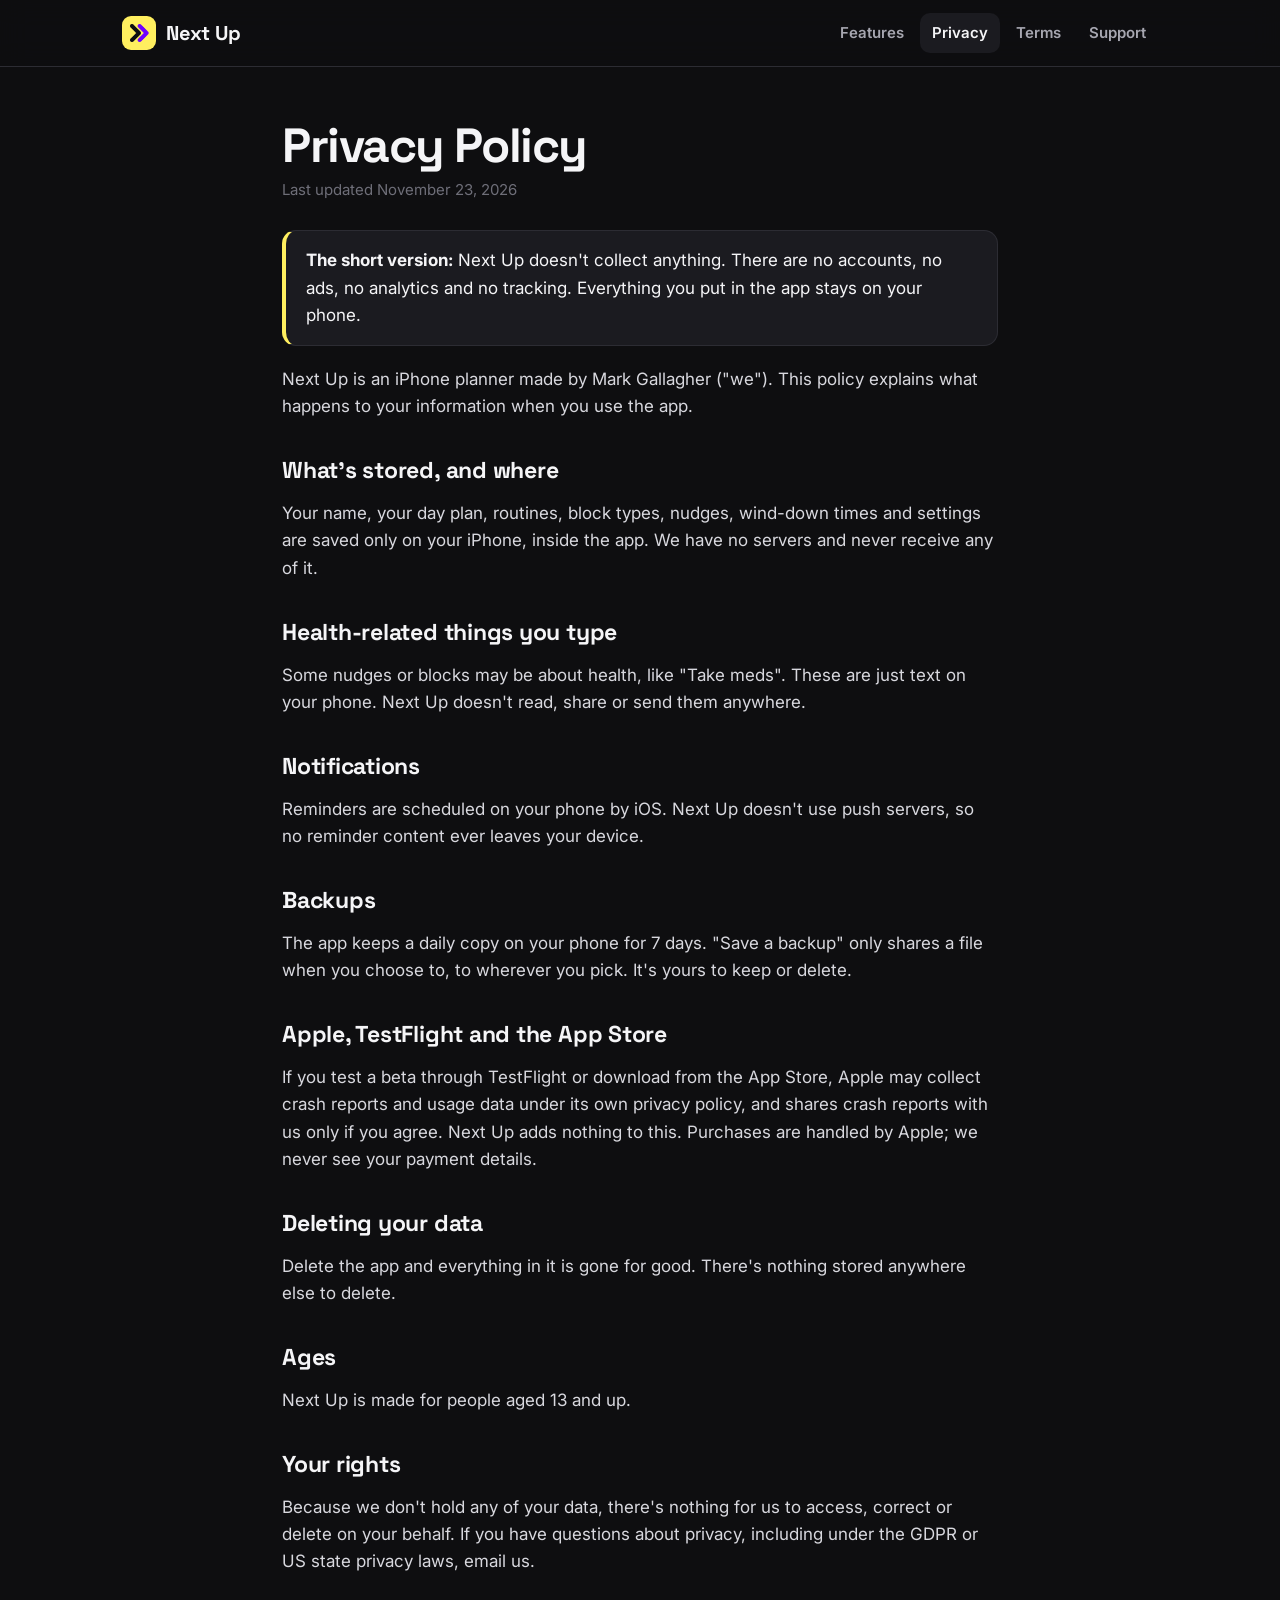
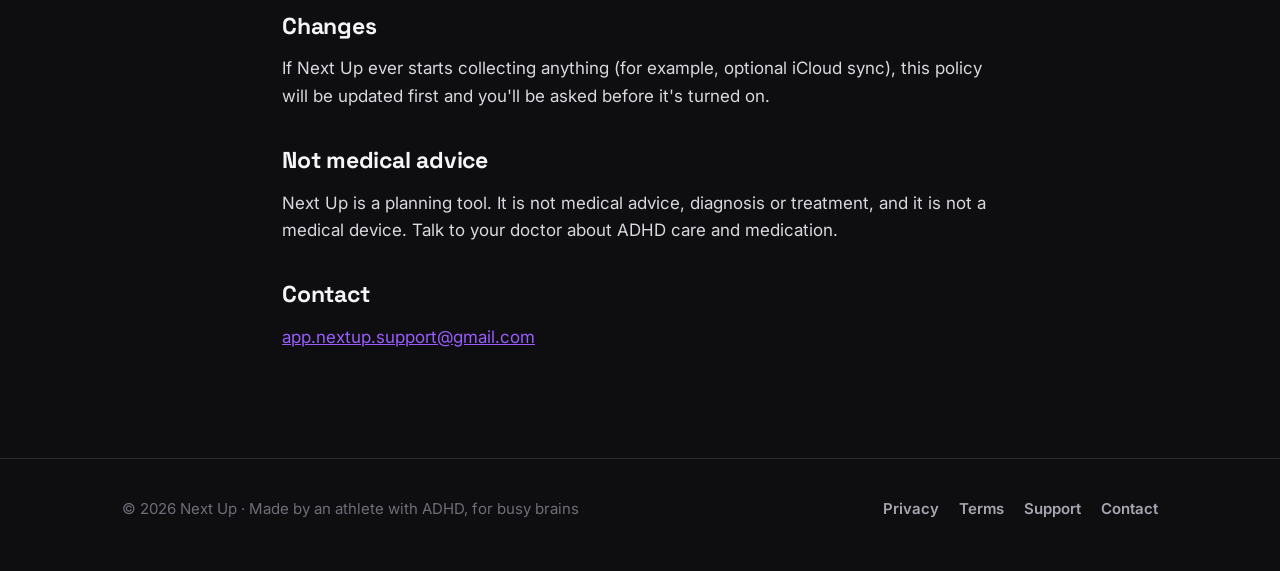
==== privacy.html @ 6c68bed4 "Next Up website: home, privacy, terms, support Co-Authored-By: Claude Opus 5.5 <noreply@anthropic.co" ====
<!doctype html>
<html lang="en"><head><meta charset="utf-8"><meta name="viewport" content="width=device-width,initial-scale=1">
<title>Privacy Policy · Next Up</title><meta name="description" content="How Next Up handles your information: it doesn't collect any.">
<meta name="theme-color" content="#0E0E10"><link rel="icon" href="assets/favicon.png"><link rel="apple-touch-icon" href="assets/icon.png">
<meta property="og:title" content="Privacy Policy · Next Up"><meta property="og:description" content="How Next Up handles your information: it doesn't collect any."><meta property="og:image" content="assets/icon.png">
<link rel="preconnect" href="https://fonts.googleapis.com"><link rel="preconnect" href="https://fonts.gstatic.com" crossorigin><link href="https://fonts.googleapis.com/css2?family=Inter:wght@400;500;600;700&family=Space+Grotesk:wght@500;600;700&display=swap" rel="stylesheet"><link rel="stylesheet" href="style.css"></head><body>
<header class="top"><div class="wrap bar"><a class="brand" href="index.html"><img src="assets/icon.png" alt="">Next Up</a>
<nav class="links"><a class="hide-s" href="index.html#features">Features</a><a href="privacy.html" aria-current="page">Privacy</a><a href="terms.html">Terms</a><a href="support.html">Support</a></nav></div></header>
<main class="doc">
<h1>Privacy Policy</h1><p class="meta">Last updated November 23, 2026</p>
<div class="callout"><strong>The short version:</strong> Next Up doesn't collect anything. There are no accounts, no ads, no analytics and no tracking. Everything you put in the app stays on your phone.</div>
<p>Next Up is an iPhone planner made by Mark Gallagher ("we"). This policy explains what happens to your information when you use the app.</p>
<h2>What's stored, and where</h2>
<p>Your name, your day plan, routines, block types, nudges, wind-down times and settings are saved only on your iPhone, inside the app. We have no servers and never receive any of it.</p>
<h2>Health-related things you type</h2>
<p>Some nudges or blocks may be about health, like "Take meds". These are just text on your phone. Next Up doesn't read, share or send them anywhere.</p>
<h2>Notifications</h2>
<p>Reminders are scheduled on your phone by iOS. Next Up doesn't use push servers, so no reminder content ever leaves your device.</p>
<h2>Backups</h2>
<p>The app keeps a daily copy on your phone for 7 days. "Save a backup" only shares a file when you choose to, to wherever you pick. It's yours to keep or delete.</p>
<h2>Apple, TestFlight and the App Store</h2>
<p>If you test a beta through TestFlight or download from the App Store, Apple may collect crash reports and usage data under its own privacy policy, and shares crash reports with us only if you agree. Next Up adds nothing to this. Purchases are handled by Apple; we never see your payment details.</p>
<h2>Deleting your data</h2>
<p>Delete the app and everything in it is gone for good. There's nothing stored anywhere else to delete.</p>
<h2>Ages</h2>
<p>Next Up is made for people aged 13 and up.</p>
<h2>Your rights</h2>
<p>Because we don't hold any of your data, there's nothing for us to access, correct or delete on your behalf. If you have questions about privacy, including under the GDPR or US state privacy laws, email us.</p>
<h2>Changes</h2>
<p>If Next Up ever starts collecting anything (for example, optional iCloud sync), this policy will be updated first and you'll be asked before it's turned on.</p>
<h2>Not medical advice</h2>
<p>Next Up is a planning tool. It is not medical advice, diagnosis or treatment, and it is not a medical device. Talk to your doctor about ADHD care and medication.</p>
<h2>Contact</h2>
<p><a href="mailto:app.nextup.support@gmail.com">app.nextup.support@gmail.com</a></p></main><footer><div class="wrap row"><div>© 2026 Next Up · Made by an athlete with ADHD, for busy brains</div>
<nav><a href="privacy.html">Privacy</a><a href="terms.html">Terms</a><a href="support.html">Support</a><a href="mailto:app.nextup.support@gmail.com">Contact</a></nav></div></footer></body></html>
---- style.css ----
:root{--bg:#0E0E10;--bg2:#151519;--card:#1B1B20;--card2:#222227;--line:#2C2C33;--ink:#F5F5F7;--mut:#A6A6B0;--faint:#6E6E78;--yel:#FFEF5F;--ind:#6F00FF;--ind2:#9A5CFF;--shadow:0 30px 80px rgba(0,0,0,.55)}
*{box-sizing:border-box}html{scroll-behavior:smooth}
body{margin:0;background:var(--bg);color:var(--ink);font:17px/1.6 Inter,-apple-system,BlinkMacSystemFont,"Segoe UI",Roboto,Helvetica,Arial,sans-serif;-webkit-font-smoothing:antialiased}
h1,h2,h3,.brand,.eyebrow,.kicker,.btn{font-family:"Space Grotesk",Inter,-apple-system,sans-serif}
a{color:var(--ind2)}img{max-width:100%;display:block}
.wrap{max-width:1080px;margin:0 auto;padding:0 22px}
header.top{position:sticky;top:0;z-index:20;background:rgba(14,14,16,.82);backdrop-filter:saturate(180%) blur(14px);-webkit-backdrop-filter:saturate(180%) blur(14px);border-bottom:1px solid var(--line)}
.bar{display:flex;align-items:center;justify-content:space-between;height:66px}
.brand{display:flex;align-items:center;gap:10px;font-weight:700;font-size:20px;color:var(--ink);text-decoration:none;letter-spacing:-.01em}
.brand img{width:34px;height:34px;border-radius:9px}
nav.links{display:flex;gap:4px;align-items:center}
nav.links a{color:var(--mut);text-decoration:none;font-weight:600;font-size:15px;padding:8px 12px;border-radius:10px}
nav.links a:hover,nav.links a[aria-current]{color:var(--ink);background:var(--card)}
.btn{display:inline-flex;align-items:center;gap:8px;background:var(--ind);color:#fff!important;text-decoration:none;font-weight:700;padding:14px 26px;border-radius:999px;box-shadow:0 10px 30px rgba(111,0,255,.4);border:0;font-size:16px}
.btn.ghost{background:transparent;box-shadow:none;border:1.5px solid var(--line)}
.btn.yel{background:var(--yel);color:#0E0E10!important;box-shadow:none}
.hero{position:relative;overflow:hidden;background:radial-gradient(600px 400px at 75% 60%,rgba(111,0,255,.35),transparent 70%)}
.hero .wrap{display:grid;grid-template-columns:1.05fr .95fr;gap:30px;align-items:center;padding-top:64px;padding-bottom:20px}
.eyebrow{display:inline-block;background:var(--yel);color:#0E0E10;font-weight:700;font-size:13px;letter-spacing:.12em;text-transform:uppercase;padding:6px 14px;border-radius:999px}
h1{font-size:clamp(40px,6vw,66px);line-height:1.03;letter-spacing:-.03em;margin:18px 0;font-weight:700}
h1 em,h2 em{font-style:normal;color:var(--yel)}
.lead{font-size:20px;color:var(--mut);max-width:520px;margin:0 0 28px}
.cta{display:flex;gap:12px;flex-wrap:wrap}
.note{color:var(--faint);font-size:14px;margin-top:14px}
.phones{position:relative;height:580px}
.phones img{position:absolute;border-radius:34px;box-shadow:var(--shadow);border:7px solid #1B1B20;outline:1px solid #2E2E36;width:250px;background:#0E0E10}
.phones .p1{left:2%;top:46px;transform:rotate(-6deg)}
.phones .p2{left:34%;top:0;z-index:2;width:272px}
.phones .p3{right:0;top:60px;transform:rotate(6deg)}
section{padding:84px 0}
section.alt{background:var(--bg2);border-top:1px solid var(--line);border-bottom:1px solid var(--line)}
.kicker{color:var(--yel);font-weight:700;font-size:13px;letter-spacing:.1em;text-transform:uppercase}
h2{font-size:clamp(30px,4vw,44px);line-height:1.08;letter-spacing:-.02em;margin:10px 0 14px}
.sub{color:var(--mut);font-size:19px;max-width:640px;margin:0 0 44px}
.grid{display:grid;grid-template-columns:repeat(3,1fr);gap:18px}
.card{background:var(--card);border:1px solid var(--line);border-radius:22px;padding:26px}
.card h3{margin:14px 0 6px;font-size:20px;letter-spacing:-.01em}
.card p{margin:0;color:var(--mut);font-size:16px}
.ico{width:48px;height:48px;border-radius:14px;display:grid;place-items:center}
.ico svg{width:24px;height:24px}
.steps{display:grid;grid-template-columns:repeat(3,1fr);gap:18px;counter-reset:s}
.step{padding:26px;border-radius:22px;background:var(--card);border:1px solid var(--line)}
.step:before{counter-increment:s;content:counter(s);display:grid;place-items:center;width:40px;height:40px;border-radius:50%;background:var(--yel);color:#0E0E10;font-weight:800;font-family:"Space Grotesk",sans-serif;margin-bottom:14px}
.step h3{margin:0 0 6px}.step p{margin:0;color:var(--mut)}
.split{display:grid;grid-template-columns:1fr 1fr;gap:56px;align-items:center}
.split img{border-radius:34px;box-shadow:var(--shadow);width:300px;margin:0 auto;border:7px solid #1B1B20;outline:1px solid #2E2E36}
.list{list-style:none;padding:0;margin:18px 0 0;display:grid;gap:12px}
.list li{display:flex;gap:12px}.list li:before{content:"✓";color:#0E0E10;background:var(--yel);width:24px;height:24px;border-radius:50%;display:grid;place-items:center;font-size:14px;font-weight:800;flex:none;margin-top:2px}
.banner{background:var(--yel);color:#0E0E10;border-radius:30px;padding:54px 40px;text-align:center}
.banner h2{margin-top:0}.banner p{color:#3F3B1E;max-width:540px;margin:0 auto 24px;font-size:19px}
.banner .btn{background:#0E0E10;color:var(--yel)!important;box-shadow:none}
.disclaimer{color:var(--faint);font-size:14px;text-align:center;max-width:640px;margin:26px auto 0}
footer{border-top:1px solid var(--line);padding:38px 0 50px;color:var(--faint);font-size:15px}
footer .row{display:flex;justify-content:space-between;gap:20px;flex-wrap:wrap;align-items:center}
footer nav{display:flex;gap:20px;flex-wrap:wrap}footer a{color:var(--mut);text-decoration:none;font-weight:600}footer a:hover{color:var(--yel)}
.doc{max-width:760px;margin:0 auto;padding:54px 22px 90px}
.doc h1{font-size:clamp(34px,5vw,48px);margin:0 0 8px}
.doc .meta{color:var(--faint);font-size:15px;margin:0 0 28px}
.doc h2{font-size:23px;margin:38px 0 8px;letter-spacing:-.01em}
.doc p,.doc li{color:#D8D8DE}.doc ul{padding-left:22px}.doc li{margin:6px 0}
.callout{background:var(--card);border:1px solid var(--line);border-left:4px solid var(--yel);border-radius:14px;padding:16px 20px;margin:20px 0}
details{background:var(--card);border:1px solid var(--line);border-radius:16px;padding:4px 20px;margin:12px 0}
summary{cursor:pointer;font-weight:700;padding:14px 0;list-style:none;display:flex;justify-content:space-between;gap:12px}
summary::-webkit-details-marker{display:none}summary:after{content:"+";color:var(--yel);font-size:22px;line-height:1}details[open] summary:after{content:"–"}
details p{margin:0 0 16px;color:var(--mut)}
@media(max-width:860px){.hero .wrap,.split{grid-template-columns:1fr}.phones{height:470px}.phones img{width:190px}.phones .p2{width:210px;left:30%}.grid,.steps{grid-template-columns:1fr}section{padding:60px 0}nav.links a.hide-s{display:none}.split img{width:250px}}
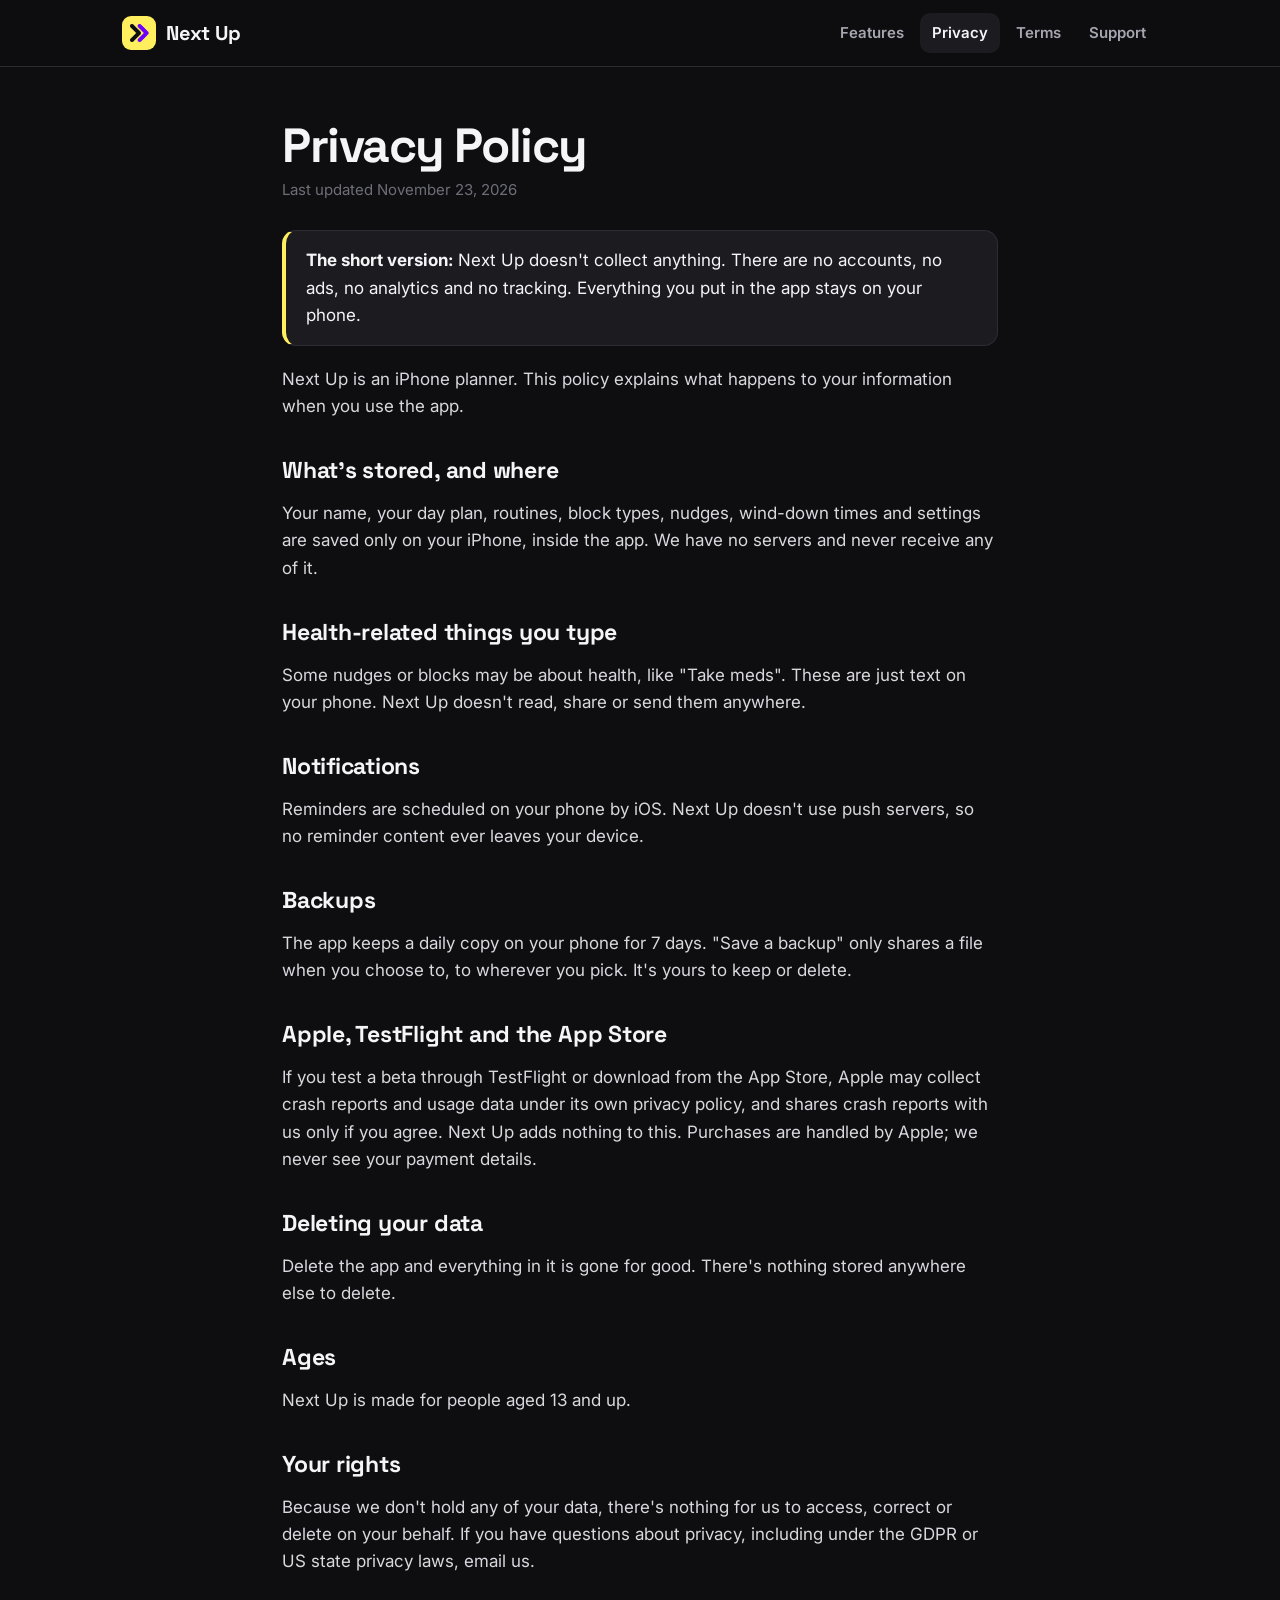
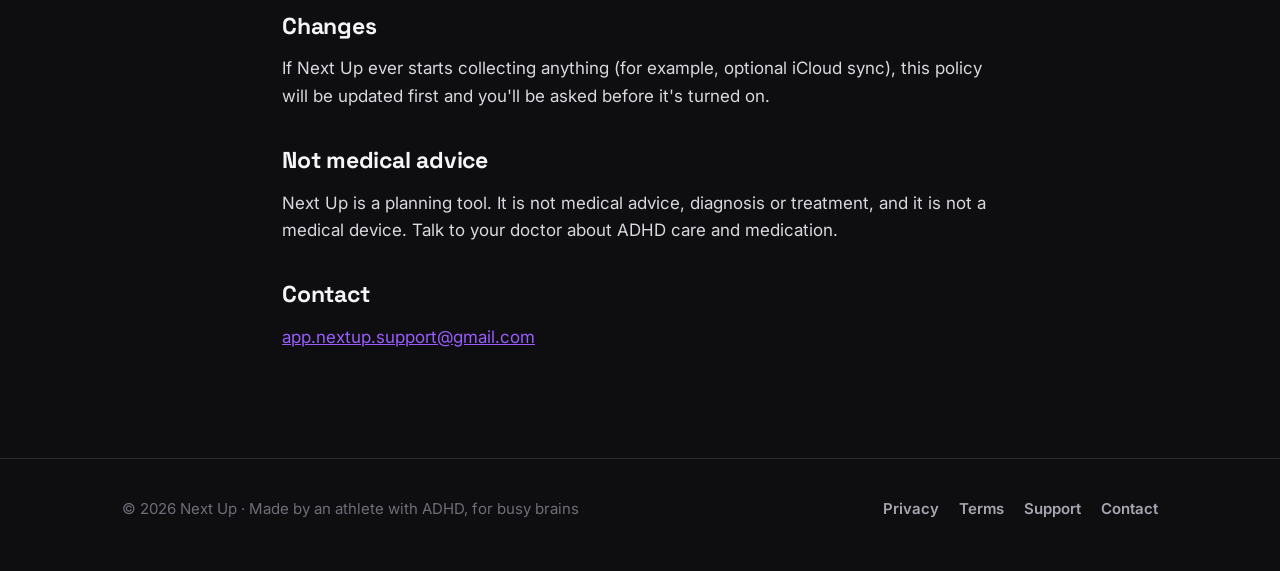
==== commit 8d112c97: "Privacy: remove developer name from intro Co-Authored-By: Claude Opus 5.5 <noreply@anthropic.com> Cl" ====
--- a/privacy.html
+++ b/privacy.html
@@ -9,7 +9,7 @@
 <main class="doc">
 <h1>Privacy Policy</h1><p class="meta">Last updated November 23, 2026</p>
 <div class="callout"><strong>The short version:</strong> Next Up doesn't collect anything. There are no accounts, no ads, no analytics and no tracking. Everything you put in the app stays on your phone.</div>
-<p>Next Up is an iPhone planner made by Mark Gallagher ("we"). This policy explains what happens to your information when you use the app.</p>
+<p>Next Up is an iPhone planner. This policy explains what happens to your information when you use the app.</p>
 <h2>What's stored, and where</h2>
 <p>Your name, your day plan, routines, block types, nudges, wind-down times and settings are saved only on your iPhone, inside the app. We have no servers and never receive any of it.</p>
 <h2>Health-related things you type</h2>
